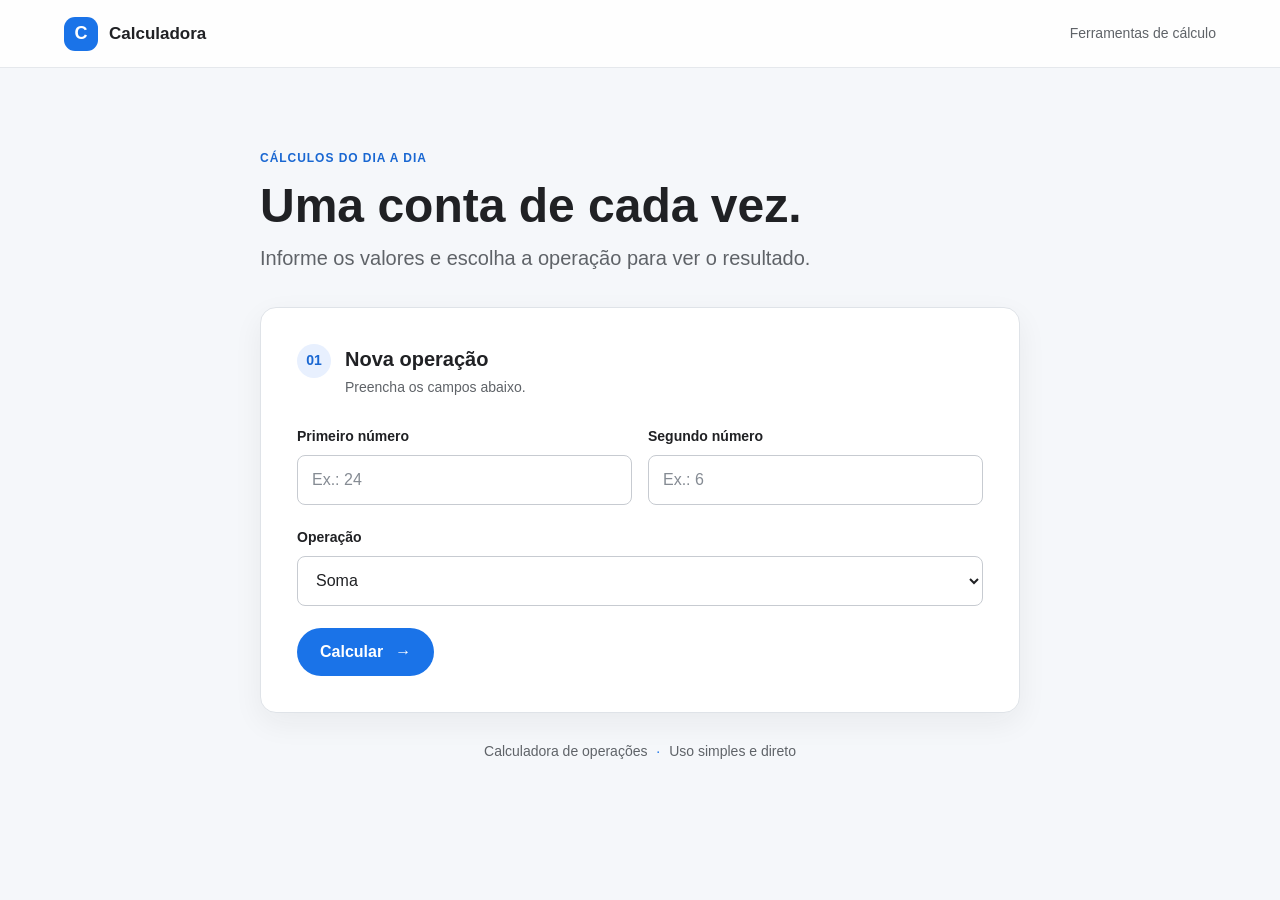
==== 01102026 - LdR/index.html @ 9ab69127 "Add calculator functionality with HTML, PHP, and CSS" ====
<!DOCTYPE html>
<html lang="pt-BR">
<head>
    <meta charset="UTF-8">
    <meta name="viewport" content="width=device-width, initial-scale=1.0">
    <link rel="stylesheet" href="style.css">
    <meta name="theme-color" content="#f5f7fa">
    <title>Calculadora de operações</title>
</head>
<body>
    <header class="topbar">
        <a class="brand" href="index.html" aria-label="Calculadora, página inicial">
            <span class="brand-mark" aria-hidden="true">C</span>
            <span>Calculadora</span>
        </a>
        <span class="topbar-caption">Ferramentas de cálculo</span>
    </header>

    <main class="page-shell">
        <section class="page-intro" aria-labelledby="page-title">
            <p class="eyebrow">CÁLCULOS DO DIA A DIA</p>
            <h1 id="page-title">Uma conta de cada vez.</h1>
            <p class="intro-copy">Informe os valores e escolha a operação para ver o resultado.</p>
        </section>

        <section class="calculator-panel" aria-labelledby="form-title">
            <div class="panel-heading">
                <span class="section-index" aria-hidden="true">01</span>
                <div>
                    <h2 id="form-title">Nova operação</h2>
                    <p>Preencha os campos abaixo.</p>
                </div>
            </div>

            <form action="calcular.php" method="post" class="calculator-form">
                <div class="field-grid">
                    <div class="field">
                        <label for="num1">Primeiro número</label>
                        <input type="number" name="num1" id="num1" step="any" placeholder="Ex.: 24" required>
                    </div>
                    <div class="field">
                        <label for="num2">Segundo número</label>
                        <input type="number" name="num2" id="num2" step="any" placeholder="Ex.: 6" required>
                    </div>
                </div>

                <div class="field">
                    <label for="operacao">Operação</label>
                    <select name="operacao" id="operacao" required>
                        <option value="soma">Soma</option>
                        <option value="subtracao">Subtração</option>
                        <option value="multiplicacao">Multiplicação</option>
                        <option value="divisao">Divisão</option>
                        <option value="tabuada">Tabuada</option>
                    </select>
                </div>

                <button class="button button-primary" type="submit">Calcular <span aria-hidden="true">→</span></button>
            </form>
        </section>
        <footer class="page-footer">Calculadora de operações <span aria-hidden="true">·</span> Uso simples e direto</footer>
    </main>
</body>
</html>
---- 01102026 - LdR/style.css ----
:root {
	color-scheme: light;
	--blue-700: #1967d2;
	--blue-600: #1a73e8;
	--blue-100: #e8f0fe;
	--green-700: #188038;
	--green-100: #e6f4ea;
	--red-700: #b3261e;
	--red-100: #fce8e6;
	--yellow-700: #b06000;
	--yellow-100: #fef7e0;
	--canvas: #f5f7fa;
	--surface: #ffffff;
	--border: #dfe3e8;
	--text: #202124;
	--muted: #5f6368;
	--subtle: #747982;
	--radius-sm: 8px;
	--radius-md: 16px;
	--shadow-panel: 0 10px 30px rgb(32 33 36 / 6%);
	--space-1: 8px;
	--space-2: 16px;
	--space-3: 24px;
	--space-4: 32px;
	--font-body: "Google Sans", "Segoe UI", Arial, sans-serif;
	--text-sm: 0.875rem;
	--text-base: 1rem;
	--text-lg: 1.25rem;
	--text-title: 3rem;
}

* {
	box-sizing: border-box;
}

body {
	min-width: 320px;
	min-height: 100vh;
	margin: 0;
	color: var(--text);
	background-color: var(--canvas);
	background-image: radial-gradient(#d8e0eb 0.7px, transparent 0.7px);
	background-size: 18px 18px;
	font-family: var(--font-body);
	font-size: var(--text-base);
	line-height: 1.5;
}

.topbar {
	min-height: 68px;
	display: flex;
	align-items: center;
	justify-content: space-between;
	padding: 0 clamp(20px, 5vw, 72px);
	border-bottom: 1px solid rgb(223 227 232 / 80%);
	background: rgb(255 255 255 / 88%);
}

.brand {
	display: inline-flex;
	align-items: center;
	gap: 11px;
	color: var(--text);
	font-size: 1.0625rem;
	font-weight: 600;
	text-decoration: none;
}

.brand-mark {
	width: 34px;
	height: 34px;
	display: grid;
	place-items: center;
	border-radius: 11px;
	color: #fff;
	background: var(--blue-600);
	font-size: 1.125rem;
	font-weight: 700;
}

.topbar-caption,
.page-footer {
	color: var(--muted);
	font-size: var(--text-sm);
}

.page-shell {
	width: min(100% - 40px, 760px);
	margin: 0 auto;
	padding: clamp(48px, 9vh, 88px) 0 32px;
}

.page-intro {
	margin-bottom: 34px;
}

.eyebrow {
	margin: 0 0 12px;
	color: var(--blue-700);
	font-size: 0.75rem;
	font-weight: 700;
	letter-spacing: 0.08em;
}

h1,
h2,
p {
	margin-top: 0;
}

h1 {
	margin-bottom: 10px;
	font-size: var(--text-title);
	font-weight: 600;
	line-height: 1.12;
}

.intro-copy {
	margin-bottom: 0;
	color: var(--muted);
	font-size: var(--text-lg);
}

.calculator-panel {
	padding: clamp(22px, 5vw, 36px);
	border: 1px solid var(--border);
	border-radius: var(--radius-md);
	background: var(--surface);
	box-shadow: var(--shadow-panel);
}

.panel-heading {
	display: flex;
	align-items: flex-start;
	gap: 14px;
	margin-bottom: 28px;
}

.section-index {
	width: 34px;
	height: 34px;
	flex: 0 0 34px;
	display: grid;
	place-items: center;
	border-radius: 50%;
	color: var(--blue-700);
	background: var(--blue-100);
	font-size: var(--text-sm);
	font-weight: 700;
}

.panel-heading h2,
.result-label h2 {
	margin: 0 0 3px;
	font-size: var(--text-lg);
	font-weight: 600;
}

.panel-heading p {
	margin: 0;
	color: var(--muted);
	font-size: var(--text-sm);
}

.calculator-form {
	display: grid;
	gap: 22px;
}

.field-grid {
	display: grid;
	grid-template-columns: repeat(2, minmax(0, 1fr));
	gap: 16px;
}

.field {
	display: grid;
	gap: 8px;
}

.field label {
	font-size: var(--text-sm);
	font-weight: 600;
}

.field input,
.field select {
	width: 100%;
	min-height: 50px;
	padding: 0 14px;
	border: 1px solid #c7cbd1;
	border-radius: var(--radius-sm);
	outline: none;
	color: var(--text);
	background-color: var(--surface);
	font: inherit;
	transition: border-color 140ms ease, box-shadow 140ms ease, background-color 140ms ease;
}

.field input::placeholder {
	color: #858b93;
}

.field input:hover,
.field select:hover {
	border-color: #858b93;
}

.field input:focus,
.field select:focus {
	border-color: var(--blue-600);
	box-shadow: 0 0 0 3px rgb(26 115 232 / 17%);
}

.field input:invalid:not(:placeholder-shown) {
	border-color: var(--red-700);
	background-color: #fffafa;
}

.button {
	min-height: 48px;
	display: inline-flex;
	align-items: center;
	justify-content: center;
	gap: 12px;
	width: fit-content;
	padding: 0 22px;
	border: 1px solid transparent;
	border-radius: 24px;
	font: inherit;
	font-weight: 600;
	text-decoration: none;
	cursor: pointer;
	transition: background-color 140ms ease, box-shadow 140ms ease, transform 140ms ease;
}

.button-primary {
	color: #fff;
	background: var(--blue-600);
}

.button-primary:hover {
	background: var(--blue-700);
	box-shadow: 0 2px 7px rgb(26 115 232 / 24%);
}

.button-primary:active {
	transform: translateY(1px);
}

.button:focus-visible,
.brand:focus-visible {
	outline: 3px solid rgb(26 115 232 / 35%);
	outline-offset: 3px;
}

.page-footer {
	margin-top: 28px;
	text-align: center;
}

.page-footer span {
	padding: 0 5px;
	color: var(--blue-600);
}

.result-shell {
	max-width: 760px;
}

.result-panel {
	display: grid;
	justify-items: start;
	gap: 24px;
}

.result-label {
	display: flex;
	align-items: center;
	gap: 14px;
}

.status-mark {
	width: 40px;
	height: 40px;
	display: grid;
	place-items: center;
	border-radius: 50%;
	color: var(--green-700);
	background: var(--green-100);
	font-size: 1.25rem;
	font-weight: 700;
}

.is-error .status-mark {
	color: var(--red-700);
	background: var(--red-100);
}

.result-caption {
	margin: 0 0 2px;
	color: var(--muted);
	font-size: var(--text-sm);
}

.result-value {
	width: 100%;
	padding: 20px;
	overflow-wrap: anywhere;
	border-radius: var(--radius-sm);
	color: var(--text);
	background: #f8fafd;
	font-size: 2rem;
	font-weight: 600;
	line-height: 1.55;
	white-space: pre-line;
}

.is-error .result-value {
	border: 1px solid #f2c7c4;
	color: var(--red-700);
	background: #fffafa;
	font-size: var(--text-base);
	font-weight: 500;
}

@media (max-width: 560px) {
	.topbar {
		min-height: 60px;
		padding-inline: 18px;
	}

	.topbar-caption {
		max-width: 120px;
		text-align: right;
	}

	.page-shell {
		width: min(100% - 32px, 760px);
		padding-top: 48px;
	}

	.page-intro {
		margin-bottom: 26px;
	}

	.intro-copy {
		font-size: var(--text-base);
	}

	h1 {
		font-size: 2rem;
	}

	.field-grid {
		grid-template-columns: 1fr;
	}

	.calculator-form .button,
	.result-panel .button {
		width: 100%;
	}

	.result-value {
		padding: 16px;
		font-size: 1.25rem;
	}
}

@media (prefers-reduced-motion: reduce) {
	*,
	*::before,
	*::after {
		scroll-behavior: auto !important;
		transition-duration: 0.01ms !important;
	}
}
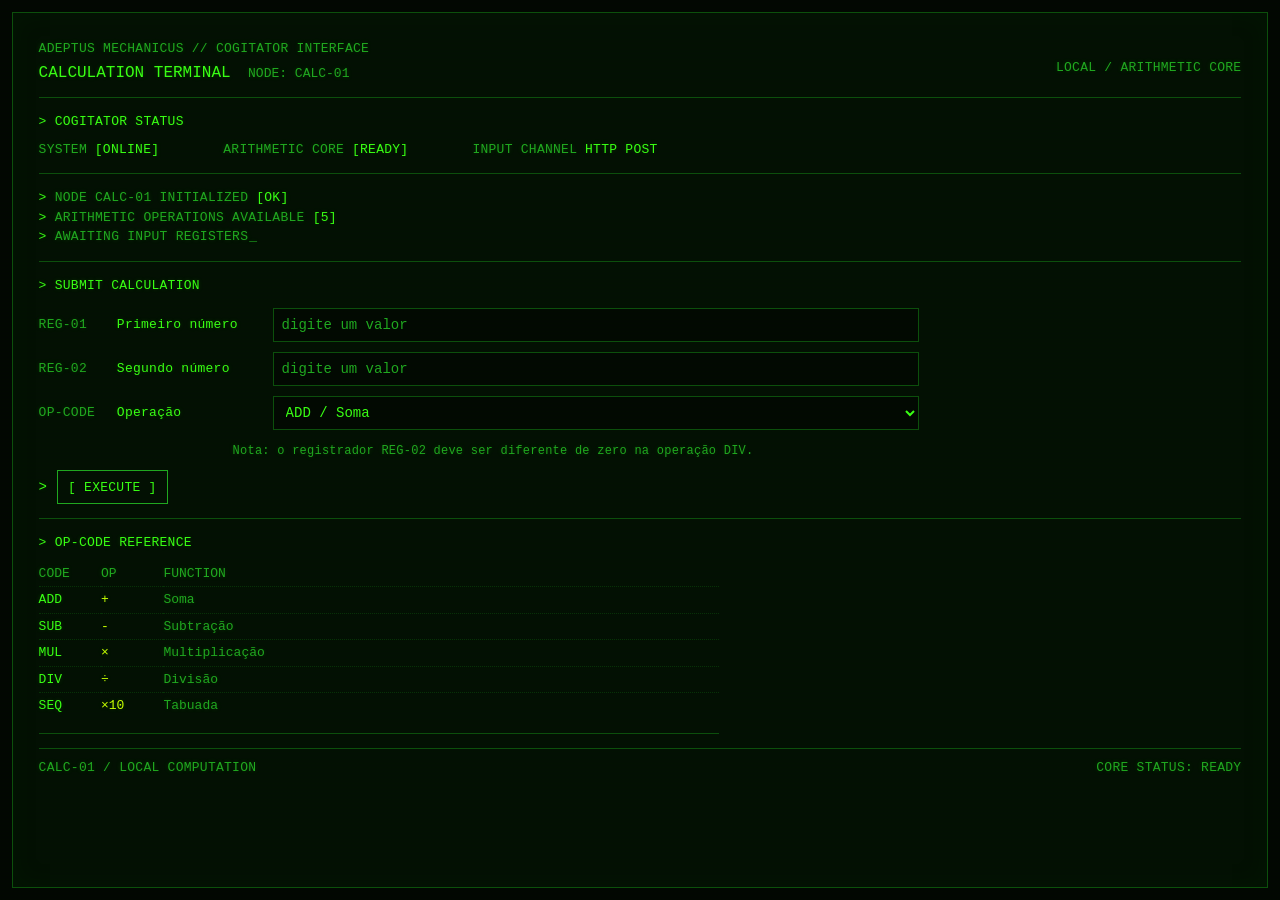
==== commit 5668f06e: "Refactor calculator interface to a terminal-style layout with enhanced dark theme" ====
--- a/01102026 - LdR/index.html
+++ b/01102026 - LdR/index.html
@@ -4,61 +4,81 @@
     <meta charset="UTF-8">
     <meta name="viewport" content="width=device-width, initial-scale=1.0">
     <link rel="stylesheet" href="style.css">
-    <meta name="theme-color" content="#f5f7fa">
-    <title>Calculadora de operações</title>
+    <meta name="theme-color" content="#101010">
+    <title>Cogitator CALC-01 | Terminal de cálculo</title>
 </head>
 <body>
-    <header class="topbar">
-        <a class="brand" href="index.html" aria-label="Calculadora, página inicial">
-            <span class="brand-mark" aria-hidden="true">C</span>
-            <span>Calculadora</span>
-        </a>
-        <span class="topbar-caption">Ferramentas de cálculo</span>
-    </header>
+    <main class="crt-terminal" aria-labelledby="terminal-title">
+        <header class="crt-header">
+            <div>
+                <p class="terminal-kicker">ADEPTUS MECHANICUS // COGITATOR INTERFACE</p>
+                <h1 id="terminal-title">CALCULATION TERMINAL <span>NODE: CALC-01</span></h1>
+            </div>
+            <p class="terminal-version">LOCAL / ARITHMETIC CORE</p>
+        </header>
 
-    <main class="page-shell">
-        <section class="page-intro" aria-labelledby="page-title">
-            <p class="eyebrow">CÁLCULOS DO DIA A DIA</p>
-            <h1 id="page-title">Uma conta de cada vez.</h1>
-            <p class="intro-copy">Informe os valores e escolha a operação para ver o resultado.</p>
+        <section class="system-status" aria-label="Estado do terminal">
+            <p class="section-prompt">&gt; COGITATOR STATUS</p>
+            <dl class="status-lines">
+                <div><dt>SYSTEM</dt><dd><span class="state-ok">[ONLINE]</span></dd></div>
+                <div><dt>ARITHMETIC CORE</dt><dd><span class="state-ok">[READY]</span></dd></div>
+                <div><dt>INPUT CHANNEL</dt><dd>HTTP POST</dd></div>
+            </dl>
         </section>
 
-        <section class="calculator-panel" aria-labelledby="form-title">
-            <div class="panel-heading">
-                <span class="section-index" aria-hidden="true">01</span>
-                <div>
-                    <h2 id="form-title">Nova operação</h2>
-                    <p>Preencha os campos abaixo.</p>
+        <section class="boot-log" aria-label="Mensagens do sistema">
+            <p><span class="prompt">&gt;</span> NODE CALC-01 INITIALIZED <span class="state-ok">[OK]</span></p>
+            <p><span class="prompt">&gt;</span> ARITHMETIC OPERATIONS AVAILABLE <span class="state-ok">[5]</span></p>
+            <p><span class="prompt">&gt;</span> AWAITING INPUT REGISTERS<span class="cursor" aria-hidden="true">_</span></p>
+        </section>
+
+        <section class="command-region" aria-labelledby="command-title">
+            <h2 class="section-prompt" id="command-title">&gt; SUBMIT CALCULATION</h2>
+            <form action="calcular.php" method="post" class="terminal-form">
+                <div class="register-line">
+                    <label for="num1"><span class="register-id">REG-01</span> Primeiro número</label>
+                    <input type="number" name="num1" id="num1" step="any" placeholder="digite um valor" required>
                 </div>
-            </div>
-
-            <form action="calcular.php" method="post" class="calculator-form">
-                <div class="field-grid">
-                    <div class="field">
-                        <label for="num1">Primeiro número</label>
-                        <input type="number" name="num1" id="num1" step="any" placeholder="Ex.: 24" required>
-                    </div>
-                    <div class="field">
-                        <label for="num2">Segundo número</label>
-                        <input type="number" name="num2" id="num2" step="any" placeholder="Ex.: 6" required>
-                    </div>
+                <div class="register-line">
+                    <label for="num2"><span class="register-id">REG-02</span> Segundo número</label>
+                    <input type="number" name="num2" id="num2" step="any" placeholder="digite um valor" required>
                 </div>
-
-                <div class="field">
-                    <label for="operacao">Operação</label>
+                <div class="register-line">
+                    <label for="operacao"><span class="register-id">OP-CODE</span> Operação</label>
                     <select name="operacao" id="operacao" required>
-                        <option value="soma">Soma</option>
-                        <option value="subtracao">Subtração</option>
-                        <option value="multiplicacao">Multiplicação</option>
-                        <option value="divisao">Divisão</option>
-                        <option value="tabuada">Tabuada</option>
+                        <option value="soma">ADD / Soma</option>
+                        <option value="subtracao">SUB / Subtração</option>
+                        <option value="multiplicacao">MUL / Multiplicação</option>
+                        <option value="divisao">DIV / Divisão</option>
+                        <option value="tabuada">SEQ / Tabuada</option>
                     </select>
                 </div>
-
-                <button class="button button-primary" type="submit">Calcular <span aria-hidden="true">→</span></button>
+                <p class="form-hint">Nota: o registrador REG-02 deve ser diferente de zero na operação DIV.</p>
+                <div class="command-line">
+                    <span class="prompt" aria-hidden="true">&gt;</span>
+                    <button type="submit" class="terminal-command">[ EXECUTE ]</button>
+                </div>
             </form>
         </section>
-        <footer class="page-footer">Calculadora de operações <span aria-hidden="true">·</span> Uso simples e direto</footer>
+
+        <section class="opcode-reference" aria-labelledby="opcode-title">
+            <h2 class="section-prompt" id="opcode-title">&gt; OP-CODE REFERENCE</h2>
+            <table class="opcode-table">
+                <thead><tr><th>CODE</th><th>OP</th><th>FUNCTION</th></tr></thead>
+                <tbody>
+                    <tr><td>ADD</td><td>+</td><td>Soma</td></tr>
+                    <tr><td>SUB</td><td>-</td><td>Subtração</td></tr>
+                    <tr><td>MUL</td><td>×</td><td>Multiplicação</td></tr>
+                    <tr><td>DIV</td><td>÷</td><td>Divisão</td></tr>
+                    <tr><td>SEQ</td><td>×10</td><td>Tabuada</td></tr>
+                </tbody>
+            </table>
+        </section>
+
+        <footer class="crt-footer">
+            <span>CALC-01 / LOCAL COMPUTATION</span>
+            <span>CORE STATUS: READY</span>
+        </footer>
     </main>
 </body>
 </html>
--- a/01102026 - LdR/style.css
+++ b/01102026 - LdR/style.css
@@ -1,32 +1,36 @@
 :root {
-	color-scheme: light;
-	--blue-700: #1967d2;
-	--blue-600: #1a73e8;
-	--blue-100: #e8f0fe;
-	--green-700: #188038;
-	--green-100: #e6f4ea;
-	--red-700: #b3261e;
-	--red-100: #fce8e6;
-	--yellow-700: #b06000;
-	--yellow-100: #fef7e0;
-	--canvas: #f5f7fa;
-	--surface: #ffffff;
-	--border: #dfe3e8;
-	--text: #202124;
-	--muted: #5f6368;
-	--subtle: #747982;
-	--radius-sm: 8px;
-	--radius-md: 16px;
-	--shadow-panel: 0 10px 30px rgb(32 33 36 / 6%);
+	color-scheme: dark;
+	--red-900: #520d0d;
+	--red-800: #741212;
+	--red-700: #8b0000;
+	--red-600: #a61c1c;
+	--red-500: #c62828;
+	--red-line: #672020;
+	--amber: #d39a38;
+	--amber-dim: #775724;
+	--green: #78a879;
+	--green-dim: #35523a;
+	--black: #080808;
+	--canvas: #101010;
+	--panel: #151515;
+	--panel-raised: #1b1b1b;
+	--metal: #292929;
+	--border: #383838;
+	--text: #e3ded5;
+	--muted: #aaa49a;
+	--dim: #77736d;
+	--radius: 2px;
 	--space-1: 8px;
 	--space-2: 16px;
 	--space-3: 24px;
 	--space-4: 32px;
-	--font-body: "Google Sans", "Segoe UI", Arial, sans-serif;
+	--font-ui: "Segoe UI", Tahoma, sans-serif;
+	--font-mono: "Cascadia Mono", Consolas, "Courier New", monospace;
+	--text-xs: 0.75rem;
 	--text-sm: 0.875rem;
 	--text-base: 1rem;
 	--text-lg: 1.25rem;
-	--text-title: 3rem;
+	--text-title: 2rem;
 }
 
 * {
@@ -39,67 +43,274 @@
 	margin: 0;
 	color: var(--text);
 	background-color: var(--canvas);
-	background-image: radial-gradient(#d8e0eb 0.7px, transparent 0.7px);
-	background-size: 18px 18px;
-	font-family: var(--font-body);
+	background-image: linear-gradient(rgb(255 255 255 / 2%) 1px, transparent 1px), linear-gradient(90deg, rgb(255 255 255 / 2%) 1px, transparent 1px);
+	background-size: 32px 32px;
+	font-family: var(--font-ui);
 	font-size: var(--text-base);
 	line-height: 1.5;
 }
 
-.topbar {
-	min-height: 68px;
+body::after {
+	position: fixed;
+	inset: 0;
+	z-index: 5;
+	background: repeating-linear-gradient(transparent 0 3px, rgb(0 0 0 / 12%) 4px);
+	content: "";
+	pointer-events: none;
+}
+
+::selection {
+	color: #fff;
+	background: var(--red-700);
+}
+
+a {
+	color: inherit;
+}
+
+.system-header {
+	min-height: 72px;
 	display: flex;
 	align-items: center;
 	justify-content: space-between;
-	padding: 0 clamp(20px, 5vw, 72px);
-	border-bottom: 1px solid rgb(223 227 232 / 80%);
-	background: rgb(255 255 255 / 88%);
-}
-
-.brand {
+	gap: var(--space-2);
+	padding: 10px clamp(16px, 3vw, 40px);
+	border-top: 3px solid var(--red-700);
+	border-bottom: 1px solid var(--border);
+	background: #0b0b0b;
+}
+
+.system-brand {
 	display: inline-flex;
 	align-items: center;
-	gap: 11px;
+	gap: 13px;
+	min-width: 0;
+	text-decoration: none;
+}
+
+.brand-mark {
+	width: 42px;
+	height: 42px;
+	flex: 0 0 42px;
+	display: grid;
+	place-items: center;
+	border: 1px solid var(--red-500);
+	color: #f0dfd6;
+	background: var(--red-900);
+	font-family: var(--font-mono);
+	font-size: 1.25rem;
+	font-weight: 700;
+}
+
+.brand-copy {
+	display: grid;
+	gap: 1px;
+}
+
+.brand-overline,
+.status-key,
+.readout-label,
+.rail-heading,
+.eyebrow,
+.panel-header h2,
+.panel-code,
+.panel-status,
+.panel-footnote,
+.workspace-footer,
+.system-footer,
+.module-state,
+.module-code,
+.field label span,
+.function-code,
+.function-symbol,
+.register-row span {
+	font-family: var(--font-mono);
+	font-size: var(--text-xs);
+	letter-spacing: 0.04em;
+}
+
+.brand-overline {
+	color: var(--red-500);
+}
+
+.brand-name {
+	font-size: 0.95rem;
+	font-weight: 700;
+	letter-spacing: 0.04em;
+}
+
+.terminal-id {
+	margin-left: 8px;
+	color: var(--dim);
+	font-family: var(--font-mono);
+	font-size: var(--text-xs);
+}
+
+.header-status {
+	display: flex;
+	align-items: center;
+	gap: 10px;
+	min-height: 38px;
+	padding: 0 12px;
+	border: 1px solid var(--green-dim);
+	color: var(--green);
+	font-family: var(--font-mono);
+	font-size: var(--text-xs);
+}
+
+.header-status strong {
+	font-size: var(--text-xs);
+	font-weight: 600;
+}
+
+.status-lamp,
+.panel-status i {
+	width: 8px;
+	height: 8px;
+	flex: 0 0 8px;
+	border: 1px solid currentColor;
+	background: currentColor;
+}
+
+.status-lamp {
+	border-radius: 50%;
+}
+
+.status-key {
+	color: var(--muted);
+}
+
+.header-status.status-warning {
+	border-color: var(--amber-dim);
+	color: var(--amber);
+}
+
+.station-shell {
+	width: min(100%, 1560px);
+	min-height: calc(100vh - 72px);
+	margin: 0 auto;
+	padding: 20px clamp(16px, 3vw, 40px) 14px;
+	display: grid;
+	grid-template-columns: 218px minmax(0, 1fr);
+	grid-template-rows: minmax(0, 1fr) auto;
+	align-content: start;
+	gap: 14px;
+}
+
+.module-rail,
+.terminal-panel {
+	border: 1px solid var(--border);
+	background: var(--panel);
+}
+
+.module-rail {
+	min-height: 520px;
+	padding: 16px 12px;
+	display: flex;
+	flex-direction: column;
+}
+
+.rail-heading {
+	margin: 0 0 14px;
+	padding: 0 7px 12px;
+	border-bottom: 1px solid var(--border);
+	color: var(--dim);
+}
+
+.module-nav a {
+	min-height: 46px;
+	display: grid;
+	grid-template-columns: 28px 1fr 6px;
+	align-items: center;
+	gap: 8px;
+	padding: 0 9px;
+	border-left: 2px solid var(--red-500);
 	color: var(--text);
-	font-size: 1.0625rem;
+	background: #241313;
+	font-size: var(--text-sm);
 	font-weight: 600;
 	text-decoration: none;
 }
 
-.brand-mark {
-	width: 34px;
-	height: 34px;
+.module-code {
+	color: var(--red-500);
+}
+
+.active-marker {
+	width: 6px;
+	height: 6px;
+	background: var(--red-500);
+}
+
+.rail-readout {
+	margin-top: 16px;
+	padding: 12px 8px 10px;
+	border-top: 1px solid var(--metal);
+}
+
+.readout-label {
+	display: block;
+	margin-bottom: 5px;
+	color: var(--dim);
+}
+
+.rail-readout strong {
+	font-family: var(--font-mono);
+	font-size: var(--text-xs);
+	font-weight: 600;
+}
+
+.readout-state {
+	color: var(--green);
+}
+
+.rail-seal {
+	min-height: 132px;
+	margin: auto 8px 0;
+	border: 1px solid var(--metal);
+	display: grid;
+	align-content: center;
+	justify-items: center;
+	gap: 3px;
+	color: var(--dim);
+	font-family: var(--font-mono);
+	font-size: 0.625rem;
+	letter-spacing: 0.14em;
+}
+
+.rail-seal b {
+	width: 46px;
+	height: 46px;
+	margin: 3px 0;
+	border: 1px solid var(--red-700);
 	display: grid;
 	place-items: center;
-	border-radius: 11px;
-	color: #fff;
-	background: var(--blue-600);
-	font-size: 1.125rem;
-	font-weight: 700;
-}
-
-.topbar-caption,
-.page-footer {
-	color: var(--muted);
-	font-size: var(--text-sm);
-}
-
-.page-shell {
-	width: min(100% - 40px, 760px);
-	margin: 0 auto;
-	padding: clamp(48px, 9vh, 88px) 0 32px;
-}
-
-.page-intro {
-	margin-bottom: 34px;
+	color: var(--red-500);
+	font-size: var(--text-xs);
+}
+
+.workspace {
+	min-width: 0;
+	padding: 8px 2px 0;
+}
+
+.module-heading {
+	min-height: 112px;
+	margin-bottom: 16px;
+	display: flex;
+	align-items: center;
+	justify-content: space-between;
+	gap: var(--space-2);
+	border-bottom: 1px solid var(--border);
 }
 
 .eyebrow {
-	margin: 0 0 12px;
-	color: var(--blue-700);
-	font-size: 0.75rem;
-	font-weight: 700;
-	letter-spacing: 0.08em;
+	margin: 0 0 7px;
+	color: var(--red-500);
+}
+
+.eyebrow span {
+	color: var(--dim);
 }
 
 h1,
@@ -109,261 +320,588 @@
 }
 
 h1 {
-	margin-bottom: 10px;
+	margin-bottom: 5px;
 	font-size: var(--text-title);
 	font-weight: 600;
-	line-height: 1.12;
+	line-height: 1.2;
 }
 
 .intro-copy {
-	margin-bottom: 0;
-	color: var(--muted);
-	font-size: var(--text-lg);
-}
-
-.calculator-panel {
-	padding: clamp(22px, 5vw, 36px);
-	border: 1px solid var(--border);
-	border-radius: var(--radius-md);
-	background: var(--surface);
-	box-shadow: var(--shadow-panel);
-}
-
-.panel-heading {
-	display: flex;
-	align-items: flex-start;
-	gap: 14px;
-	margin-bottom: 28px;
-}
-
-.section-index {
-	width: 34px;
-	height: 34px;
-	flex: 0 0 34px;
-	display: grid;
-	place-items: center;
-	border-radius: 50%;
-	color: var(--blue-700);
-	background: var(--blue-100);
-	font-size: var(--text-sm);
-	font-weight: 700;
-}
-
-.panel-heading h2,
-.result-label h2 {
-	margin: 0 0 3px;
-	font-size: var(--text-lg);
-	font-weight: 600;
-}
-
-.panel-heading p {
-	margin: 0;
+	margin: 0 0 16px;
 	color: var(--muted);
 	font-size: var(--text-sm);
 }
 
+.module-state {
+	flex: 0 0 auto;
+	display: inline-flex;
+	align-items: center;
+	gap: 8px;
+	color: var(--green);
+}
+
+.module-state > span {
+	width: 25px;
+	height: 25px;
+	border: 1px solid var(--green-dim);
+	display: grid;
+	place-items: center;
+	font-family: var(--font-mono);
+}
+
+.module-state.state-warning {
+	color: var(--amber);
+}
+
+.module-state.state-warning > span {
+	border-color: var(--amber-dim);
+}
+
+.workstation-grid {
+	display: grid;
+	grid-template-columns: minmax(0, 1fr) minmax(220px, 270px);
+	align-items: start;
+	gap: 14px;
+}
+
+.terminal-panel {
+	min-width: 0;
+}
+
+.panel-header {
+	min-height: 44px;
+	padding: 8px 14px;
+	border-bottom: 1px solid var(--border);
+	background: #191919;
+	display: flex;
+	align-items: center;
+	justify-content: space-between;
+	gap: 10px;
+}
+
+.panel-header h2 {
+	margin: 0;
+	color: var(--text);
+	font-weight: 600;
+}
+
+.panel-header h2 span {
+	color: var(--dim);
+}
+
+.panel-status,
+.panel-code {
+	flex: 0 0 auto;
+	display: inline-flex;
+	align-items: center;
+	gap: 7px;
+	color: var(--green);
+}
+
+.panel-status i {
+	width: 6px;
+	height: 6px;
+	flex-basis: 6px;
+}
+
+.panel-status.status-warning {
+	color: var(--amber);
+}
+
+.panel-code {
+	color: var(--dim);
+}
+
+.panel-content {
+	padding: 20px;
+}
+
+.panel-instruction {
+	margin: 0 0 22px;
+	color: var(--muted);
+	font-size: var(--text-sm);
+}
+
 .calculator-form {
 	display: grid;
-	gap: 22px;
+	gap: 20px;
 }
 
 .field-grid {
 	display: grid;
 	grid-template-columns: repeat(2, minmax(0, 1fr));
-	gap: 16px;
+	gap: 14px;
 }
 
 .field {
+	min-width: 0;
 	display: grid;
 	gap: 8px;
 }
 
 .field label {
+	display: flex;
+	align-items: baseline;
+	gap: 9px;
 	font-size: var(--text-sm);
 	font-weight: 600;
+}
+
+.field label span {
+	color: var(--amber);
+	font-weight: 400;
 }
 
 .field input,
 .field select {
 	width: 100%;
-	min-height: 50px;
-	padding: 0 14px;
-	border: 1px solid #c7cbd1;
-	border-radius: var(--radius-sm);
+	min-height: 48px;
+	padding: 0 12px;
+	border: 1px solid #48443d;
+	border-radius: var(--radius);
 	outline: none;
 	color: var(--text);
-	background-color: var(--surface);
-	font: inherit;
-	transition: border-color 140ms ease, box-shadow 140ms ease, background-color 140ms ease;
+	background: #0d0d0d;
+	font-family: var(--font-mono);
+	font-size: var(--text-sm);
+	transition: border-color 120ms ease, background-color 120ms ease;
 }
 
 .field input::placeholder {
-	color: #858b93;
+	color: #77736d;
 }
 
 .field input:hover,
 .field select:hover {
-	border-color: #858b93;
+	border-color: #71685b;
 }
 
 .field input:focus,
 .field select:focus {
-	border-color: var(--blue-600);
-	box-shadow: 0 0 0 3px rgb(26 115 232 / 17%);
+	border-color: var(--amber);
+	background: #14120e;
+	box-shadow: 0 0 0 2px rgb(211 154 56 / 18%);
 }
 
 .field input:invalid:not(:placeholder-shown) {
-	border-color: var(--red-700);
-	background-color: #fffafa;
-}
-
-.button {
-	min-height: 48px;
+	border-color: var(--red-500);
+}
+
+.terminal-button {
+	min-height: 46px;
+	width: fit-content;
+	max-width: 100%;
+	padding: 0 16px;
+	border: 1px solid var(--red-500);
+	border-radius: var(--radius);
+	color: #f1e8e1;
+	background: var(--red-800);
 	display: inline-flex;
 	align-items: center;
 	justify-content: center;
-	gap: 12px;
-	width: fit-content;
-	padding: 0 22px;
-	border: 1px solid transparent;
-	border-radius: 24px;
-	font: inherit;
-	font-weight: 600;
+	gap: 11px;
+	font-family: var(--font-mono);
+	font-size: var(--text-xs);
+	font-weight: 700;
+	letter-spacing: 0.06em;
 	text-decoration: none;
 	cursor: pointer;
-	transition: background-color 140ms ease, box-shadow 140ms ease, transform 140ms ease;
-}
-
-.button-primary {
-	color: #fff;
-	background: var(--blue-600);
-}
-
-.button-primary:hover {
-	background: var(--blue-700);
-	box-shadow: 0 2px 7px rgb(26 115 232 / 24%);
-}
-
-.button-primary:active {
-	transform: translateY(1px);
-}
-
-.button:focus-visible,
-.brand:focus-visible {
-	outline: 3px solid rgb(26 115 232 / 35%);
+	transition: background-color 120ms ease, border-color 120ms ease;
+}
+
+.terminal-button > span {
+	color: #ffb4a8;
+	font-size: 1rem;
+}
+
+.terminal-button:hover {
+	border-color: #e14343;
+	background: var(--red-700);
+}
+
+.terminal-button:active {
+	background: var(--red-900);
+}
+
+.terminal-button:focus-visible,
+.system-brand:focus-visible,
+.module-nav a:focus-visible {
+	outline: 2px solid var(--amber);
 	outline-offset: 3px;
 }
 
-.page-footer {
-	margin-top: 28px;
+.panel-footnote {
+	min-height: 34px;
+	padding: 7px 14px;
+	border-top: 1px solid var(--border);
+	color: var(--dim);
+	display: flex;
+	align-items: center;
+	justify-content: space-between;
+	gap: 8px;
+}
+
+.function-list {
+	margin: 0;
+	padding: 4px 14px 8px;
+	list-style: none;
+}
+
+.function-list li {
+	min-height: 42px;
+	display: grid;
+	grid-template-columns: 40px 1fr 28px;
+	align-items: center;
+	gap: 8px;
+	border-bottom: 1px solid #282828;
+	font-size: var(--text-sm);
+}
+
+.function-list li:last-child {
+	border-bottom: 0;
+}
+
+.function-code {
+	color: var(--amber);
+}
+
+.function-symbol {
+	color: var(--red-500);
+	text-align: right;
+}
+
+.function-note {
+	margin: 4px 14px 14px;
+	padding: 10px;
+	border: 1px solid #51401f;
+	color: #d8c9a9;
+	background: #211b10;
+	display: flex;
+	align-items: flex-start;
+	gap: 9px;
+	font-size: var(--text-xs);
+}
+
+.note-mark {
+	width: 16px;
+	height: 16px;
+	flex: 0 0 16px;
+	border: 1px solid var(--amber);
+	color: var(--amber);
+	font-family: var(--font-mono);
+	line-height: 14px;
 	text-align: center;
 }
 
-.page-footer span {
-	padding: 0 5px;
-	color: var(--blue-600);
-}
-
-.result-shell {
-	max-width: 760px;
-}
-
-.result-panel {
-	display: grid;
-	justify-items: start;
-	gap: 24px;
-}
-
-.result-label {
-	display: flex;
-	align-items: center;
-	gap: 14px;
-}
-
-.status-mark {
-	width: 40px;
-	height: 40px;
+.workspace-footer {
+	min-height: 42px;
+	margin-top: 14px;
+	padding: 8px 4px;
+	border-top: 1px solid var(--border);
+	color: var(--dim);
+	display: flex;
+	align-items: center;
+	justify-content: space-between;
+	gap: 12px;
+}
+
+.workspace-footer b {
+	margin-left: 4px;
+	font-weight: 600;
+}
+
+.text-green {
+	color: var(--green);
+}
+
+.text-amber {
+	color: var(--amber);
+}
+
+.system-footer {
+	min-height: 32px;
+	grid-column: 1 / -1;
+	padding: 7px 10px;
+	border-top: 1px solid var(--red-900);
+	color: var(--dim);
+	display: flex;
+	align-items: center;
+	justify-content: space-between;
+	gap: 12px;
+}
+
+.system-footer i {
+	width: 5px;
+	height: 5px;
+	margin: 0 6px;
+	background: var(--red-500);
+	display: inline-block;
+	vertical-align: middle;
+}
+
+.result-grid {
+	grid-template-columns: minmax(0, 1fr) minmax(220px, 270px);
+}
+
+.report-content {
+	padding: 18px;
+	display: grid;
+	gap: 16px;
+}
+
+.operation-readout {
+	padding: 0 0 12px;
+	border-bottom: 1px solid var(--metal);
+}
+
+.operation-readout strong {
+	font-size: var(--text-lg);
+}
+
+.register-row {
+	display: grid;
+	grid-template-columns: repeat(2, minmax(0, 1fr));
+	gap: 10px;
+}
+
+.register-row > div {
+	min-width: 0;
+	padding: 9px 10px;
+	border: 1px solid var(--metal);
+	background: #101010;
+}
+
+.register-row span {
+	display: block;
+	margin-bottom: 4px;
+	color: var(--dim);
+}
+
+.register-row strong {
+	font-family: var(--font-mono);
+	font-size: var(--text-lg);
+	font-weight: 500;
+	overflow-wrap: anywhere;
+}
+
+.result-value {
+	min-width: 0;
+	width: 100%;
+	min-height: 76px;
+	padding: 14px;
+	border: 1px solid var(--green-dim);
+	color: #d9e5d5;
+	background: #101510;
+	font-family: var(--font-mono);
+	font-size: var(--text-lg);
+	font-weight: 600;
+	line-height: 1.65;
+	overflow-wrap: anywhere;
+	white-space: pre-line;
+}
+
+.is-error .result-value {
+	border-color: var(--amber-dim);
+	color: #f0d9a6;
+	background: #1b170f;
+	font-size: var(--text-sm);
+	font-weight: 500;
+}
+
+.return-button {
+	width: fit-content;
+}
+
+.process-indicator {
+	margin: 14px;
+	padding: 14px 10px;
+	border: 1px solid var(--green-dim);
+	color: var(--green);
+	background: #111711;
+	display: flex;
+	align-items: center;
+	gap: 12px;
+}
+
+.process-symbol {
+	width: 34px;
+	height: 34px;
+	border: 1px solid currentColor;
 	display: grid;
 	place-items: center;
-	border-radius: 50%;
-	color: var(--green-700);
-	background: var(--green-100);
-	font-size: 1.25rem;
+	font-family: var(--font-mono);
+	font-size: var(--text-xs);
 	font-weight: 700;
 }
 
-.is-error .status-mark {
-	color: var(--red-700);
-	background: var(--red-100);
-}
-
-.result-caption {
-	margin: 0 0 2px;
+.process-indicator strong {
+	font-family: var(--font-mono);
+	font-size: var(--text-sm);
+}
+
+.process-indicator.indicator-warning {
+	border-color: var(--amber-dim);
+	color: var(--amber);
+	background: #1b170f;
+}
+
+.status-explanation {
+	margin: 0 14px 16px;
 	color: var(--muted);
 	font-size: var(--text-sm);
 }
 
-.result-value {
-	width: 100%;
-	padding: 20px;
-	overflow-wrap: anywhere;
-	border-radius: var(--radius-sm);
-	color: var(--text);
-	background: #f8fafd;
-	font-size: 2rem;
-	font-weight: 600;
-	line-height: 1.55;
-	white-space: pre-line;
-}
-
-.is-error .result-value {
-	border: 1px solid #f2c7c4;
-	color: var(--red-700);
-	background: #fffafa;
-	font-size: var(--text-base);
-	font-weight: 500;
-}
-
-@media (max-width: 560px) {
-	.topbar {
-		min-height: 60px;
-		padding-inline: 18px;
-	}
-
-	.topbar-caption {
-		max-width: 120px;
-		text-align: right;
-	}
-
-	.page-shell {
-		width: min(100% - 32px, 760px);
-		padding-top: 48px;
-	}
-
-	.page-intro {
-		margin-bottom: 26px;
-	}
-
-	.intro-copy {
-		font-size: var(--text-base);
+.report-aside .panel-header {
+	justify-content: flex-start;
+}
+
+@media (max-width: 920px) {
+	.station-shell {
+		grid-template-columns: 180px minmax(0, 1fr);
+	}
+
+	.workstation-grid,
+	.result-grid {
+		grid-template-columns: minmax(0, 1fr);
+	}
+
+	.function-list {
+		display: grid;
+		grid-template-columns: repeat(2, minmax(0, 1fr));
+		column-gap: 16px;
+	}
+}
+
+@media (max-width: 640px) {
+	.system-header {
+		min-height: 64px;
+		padding: 8px 14px;
+	}
+
+	.brand-mark {
+		width: 36px;
+		height: 36px;
+		flex-basis: 36px;
+	}
+
+	.brand-name {
+		font-size: var(--text-xs);
+	}
+
+	.terminal-id {
+		margin-left: 4px;
+	}
+
+	.header-status {
+		padding: 0 8px;
+		gap: 6px;
+	}
+
+	.header-status .status-key {
+		display: none;
+	}
+
+	.station-shell {
+		min-height: calc(100vh - 64px);
+		padding: 12px;
+		grid-template-columns: minmax(0, 1fr);
+		grid-template-rows: auto 1fr auto;
+		gap: 12px;
+	}
+
+	.module-rail {
+		min-height: 0;
+		padding: 10px;
+		display: grid;
+		grid-template-columns: minmax(0, 1fr) minmax(0, 1fr);
+		gap: 8px 12px;
+	}
+
+	.rail-heading {
+		grid-column: 1 / -1;
+		margin: 0;
+		padding: 0 2px 7px;
+	}
+
+	.module-nav {
+		grid-column: 1 / -1;
+	}
+
+	.module-nav a {
+		min-height: 44px;
+	}
+
+	.rail-readout {
+		margin: 0;
+		padding: 6px 2px 2px;
+		border: 0;
+	}
+
+	.rail-seal {
+		display: none;
+	}
+
+	.workspace {
+		padding: 0;
+	}
+
+	.module-heading {
+		min-height: 0;
+		margin-bottom: 12px;
+		padding-bottom: 12px;
+		align-items: flex-start;
 	}
 
 	h1 {
-		font-size: 2rem;
+		font-size: 1.5rem;
+	}
+
+	.module-state {
+		padding-top: 4px;
+		font-size: 0.625rem;
+	}
+
+	.module-state > span {
+		width: 22px;
+		height: 22px;
+	}
+
+	.panel-content {
+		padding: 16px 12px;
 	}
 
 	.field-grid {
-		grid-template-columns: 1fr;
-	}
-
-	.calculator-form .button,
-	.result-panel .button {
+		grid-template-columns: minmax(0, 1fr);
+	}
+
+	.terminal-button {
 		width: 100%;
-	}
-
-	.result-value {
-		padding: 16px;
-		font-size: 1.25rem;
+		min-height: 48px;
+	}
+
+	.panel-footnote {
+		font-size: 0.625rem;
+	}
+
+	.function-list {
+		grid-template-columns: minmax(0, 1fr);
+	}
+
+	.workspace-footer {
+		flex-wrap: wrap;
+		font-size: 0.625rem;
+	}
+
+	.system-footer {
+		font-size: 0.625rem;
+	}
+
+	.register-row {
+		grid-template-columns: minmax(0, 1fr) minmax(0, 1fr);
+	}
+
+	.report-content {
+		padding: 12px;
 	}
 }
 
@@ -375,3 +913,401 @@
 		transition-duration: 0.01ms !important;
 	}
 }
+
+:root {
+	color-scheme: dark;
+	--crt-black: #020702;
+	--crt-screen: #031003;
+	--crt-green: #39ff14;
+	--crt-secondary: #20a820;
+	--crt-dim: #20a820;
+	--crt-line: #0c4f0c;
+	--crt-warning: #c8ff00;
+	--crt-error: #ff3131;
+	--crt-mono: "Cascadia Mono", Consolas, "Courier New", monospace;
+}
+
+html {
+	min-width: 320px;
+	background: var(--crt-black);
+}
+
+body {
+	min-width: 320px;
+	min-height: 100vh;
+	padding: 12px;
+	color: var(--crt-green);
+	background: var(--crt-black);
+	background-image: none;
+	font-family: var(--crt-mono);
+	font-size: 14px;
+	line-height: 1.5;
+	text-shadow: 0 0 5px rgb(57 255 20 / 18%);
+}
+
+body::after {
+	z-index: 5;
+	background: repeating-linear-gradient(transparent 0 3px, rgb(57 255 20 / 2%) 4px);
+}
+
+.crt-terminal {
+	width: min(100%, 1440px);
+	min-height: calc(100vh - 24px);
+	margin: 0 auto;
+	padding: clamp(14px, 2vw, 26px);
+	border: 1px solid var(--crt-line);
+	background: var(--crt-screen);
+	box-shadow: inset 0 0 26px rgb(9 55 9 / 12%);
+}
+
+.crt-header {
+	min-height: 56px;
+	padding-bottom: 12px;
+	border-bottom: 1px solid var(--crt-line);
+	display: flex;
+	align-items: flex-start;
+	justify-content: space-between;
+	gap: 16px;
+}
+
+.terminal-kicker,
+.terminal-version,
+.section-prompt,
+.status-lines,
+.boot-log,
+.register-line label,
+.form-hint,
+.terminal-command,
+.crt-footer,
+.result-registers,
+.output-label {
+	font-family: var(--crt-mono);
+	font-size: 0.8125rem;
+	letter-spacing: 0.02em;
+}
+
+.terminal-kicker {
+	margin: 0 0 3px;
+	color: var(--crt-secondary);
+}
+
+.crt-header h1 {
+	margin: 0;
+	color: var(--crt-green);
+	font-family: var(--crt-mono);
+	font-size: 1rem;
+	font-weight: 500;
+	line-height: 1.5;
+}
+
+.crt-header h1 span {
+	margin-left: 1ch;
+	color: var(--crt-secondary);
+	font-size: 0.8125rem;
+	font-weight: 400;
+}
+
+.terminal-version {
+	margin: 19px 0 0;
+	color: var(--crt-dim);
+	white-space: nowrap;
+}
+
+.system-status,
+.boot-log,
+.command-region {
+	padding: 14px 0;
+	border-bottom: 1px solid var(--crt-line);
+}
+
+.section-prompt {
+	margin: 0 0 8px;
+	color: var(--crt-green);
+	font-weight: 500;
+}
+
+.status-lines {
+	margin: 0;
+	display: grid;
+	grid-template-columns: repeat(3, minmax(0, max-content));
+	column-gap: clamp(18px, 5vw, 68px);
+	row-gap: 2px;
+}
+
+.status-lines div {
+	display: flex;
+	gap: 1ch;
+}
+
+.status-lines dt,
+.status-lines dd,
+.result-registers dt,
+.result-registers dd {
+	margin: 0;
+}
+
+.status-lines dt,
+.result-registers dt {
+	color: var(--crt-secondary);
+}
+
+.state-ok {
+	color: var(--crt-green);
+}
+
+.state-error {
+	color: var(--crt-error);
+	text-shadow: 0 0 5px rgb(255 49 49 / 22%);
+}
+
+.boot-log p {
+	margin: 0;
+	color: var(--crt-secondary);
+}
+
+.prompt {
+	color: var(--crt-green);
+}
+
+.cursor {
+	margin-left: 1px;
+	animation: cursor-blink 1s steps(2, start) infinite;
+}
+
+@keyframes cursor-blink {
+	to {
+		visibility: hidden;
+	}
+}
+
+.terminal-form {
+	max-width: 880px;
+}
+
+.register-line {
+	min-height: 44px;
+	display: grid;
+	grid-template-columns: minmax(220px, 25ch) minmax(0, 1fr);
+	align-items: center;
+	gap: 14px;
+}
+
+.register-line label {
+	color: var(--crt-green);
+}
+
+.register-id {
+	min-width: 9ch;
+	display: inline-block;
+	color: var(--crt-secondary);
+}
+
+.register-line input,
+.register-line select {
+	width: 100%;
+	min-width: 0;
+	min-height: 34px;
+	padding: 4px 8px;
+	border: 1px solid var(--crt-line);
+	border-radius: 0;
+	outline: none;
+	color: var(--crt-green);
+	background: #020902;
+	font: inherit;
+}
+
+.register-line input::placeholder {
+	color: var(--crt-dim);
+}
+
+.register-line input:focus,
+.register-line select:focus {
+	border-color: var(--crt-green);
+	box-shadow: 0 0 0 1px var(--crt-green);
+}
+
+.register-line select option {
+	color: var(--crt-green);
+	background: var(--crt-black);
+}
+
+.form-hint {
+	margin: 7px 0 10px max(0px, calc(25ch + 14px));
+	color: var(--crt-dim);
+	font-size: 0.75rem;
+}
+
+.command-line {
+	display: flex;
+	align-items: center;
+	gap: 10px;
+}
+
+.terminal-command {
+	min-height: 34px;
+	padding: 4px 10px;
+	border: 1px solid var(--crt-secondary);
+	border-radius: 0;
+	color: var(--crt-green);
+	background: transparent;
+	font-weight: 500;
+	text-decoration: none;
+	cursor: pointer;
+}
+
+.terminal-command:hover {
+	color: var(--crt-black);
+	background: var(--crt-green);
+}
+
+.terminal-command:focus-visible,
+.register-line input:focus-visible,
+.register-line select:focus-visible {
+	outline: 2px solid var(--crt-warning);
+	outline-offset: 2px;
+}
+
+.crt-footer {
+	margin-top: 14px;
+	padding-top: 9px;
+	border-top: 1px solid var(--crt-line);
+	color: var(--crt-dim);
+	display: flex;
+	justify-content: space-between;
+	gap: 12px;
+}
+
+.result-registers {
+	max-width: 880px;
+	margin: 0 0 14px;
+}
+
+.result-registers div {
+	min-height: 28px;
+	display: grid;
+	grid-template-columns: minmax(230px, 31ch) minmax(0, 1fr);
+	align-items: baseline;
+	gap: 12px;
+	border-bottom: 1px dotted rgb(12 79 12 / 70%);
+}
+
+.result-registers dd {
+	color: var(--crt-green);
+	overflow-wrap: anywhere;
+}
+
+.output-label {
+	margin: 10px 0 4px;
+}
+
+.terminal-output {
+	display: block;
+	max-width: 100%;
+	padding-left: 2ch;
+	color: var(--crt-green);
+	font: inherit;
+	line-height: 1.6;
+	overflow-wrap: anywhere;
+	white-space: pre-line;
+}
+
+.terminal-error .terminal-output,
+.terminal-error .output-label {
+	color: var(--crt-error);
+}
+
+.return-line {
+	margin: 16px 0 0;
+}
+
+.opcode-reference {
+	max-width: 680px;
+	padding: 14px 0;
+	border-bottom: 1px solid var(--crt-line);
+}
+
+.opcode-table {
+	width: 100%;
+	border-collapse: collapse;
+	color: var(--crt-secondary);
+	font-family: var(--crt-mono);
+	font-size: 0.8125rem;
+	text-align: left;
+}
+
+.opcode-table th,
+.opcode-table td {
+	padding: 3px 12px 3px 0;
+	border-bottom: 1px dotted rgb(12 79 12 / 55%);
+}
+
+.opcode-table th {
+	color: var(--crt-dim);
+	font-weight: 400;
+}
+
+.opcode-table td:first-child {
+	width: 8ch;
+	color: var(--crt-green);
+}
+
+.opcode-table td:nth-child(2) {
+	width: 8ch;
+	color: var(--crt-warning);
+}
+
+.opcode-table tbody tr:last-child td {
+	border-bottom: 0;
+}
+
+@media (max-width: 640px) {
+	body {
+		padding: 5px;
+		font-size: 13px;
+	}
+
+	.crt-terminal {
+		min-height: calc(100vh - 10px);
+		padding: 12px 10px;
+	}
+
+	.crt-header {
+		flex-direction: column;
+		gap: 2px;
+	}
+
+	.terminal-version {
+		margin: 0;
+	}
+
+	.status-lines {
+		grid-template-columns: minmax(0, 1fr);
+	}
+
+	.register-line,
+	.result-registers div {
+		grid-template-columns: minmax(0, 1fr);
+		gap: 3px;
+		padding: 6px 0;
+	}
+
+	.register-line input,
+	.register-line select {
+		min-height: 40px;
+	}
+
+	.form-hint {
+		margin: 8px 0;
+	}
+
+	.crt-footer {
+		flex-direction: column;
+		gap: 2px;
+	}
+}
+
+@media (prefers-reduced-motion: reduce) {
+	.cursor {
+		animation: none;
+	}
+}
